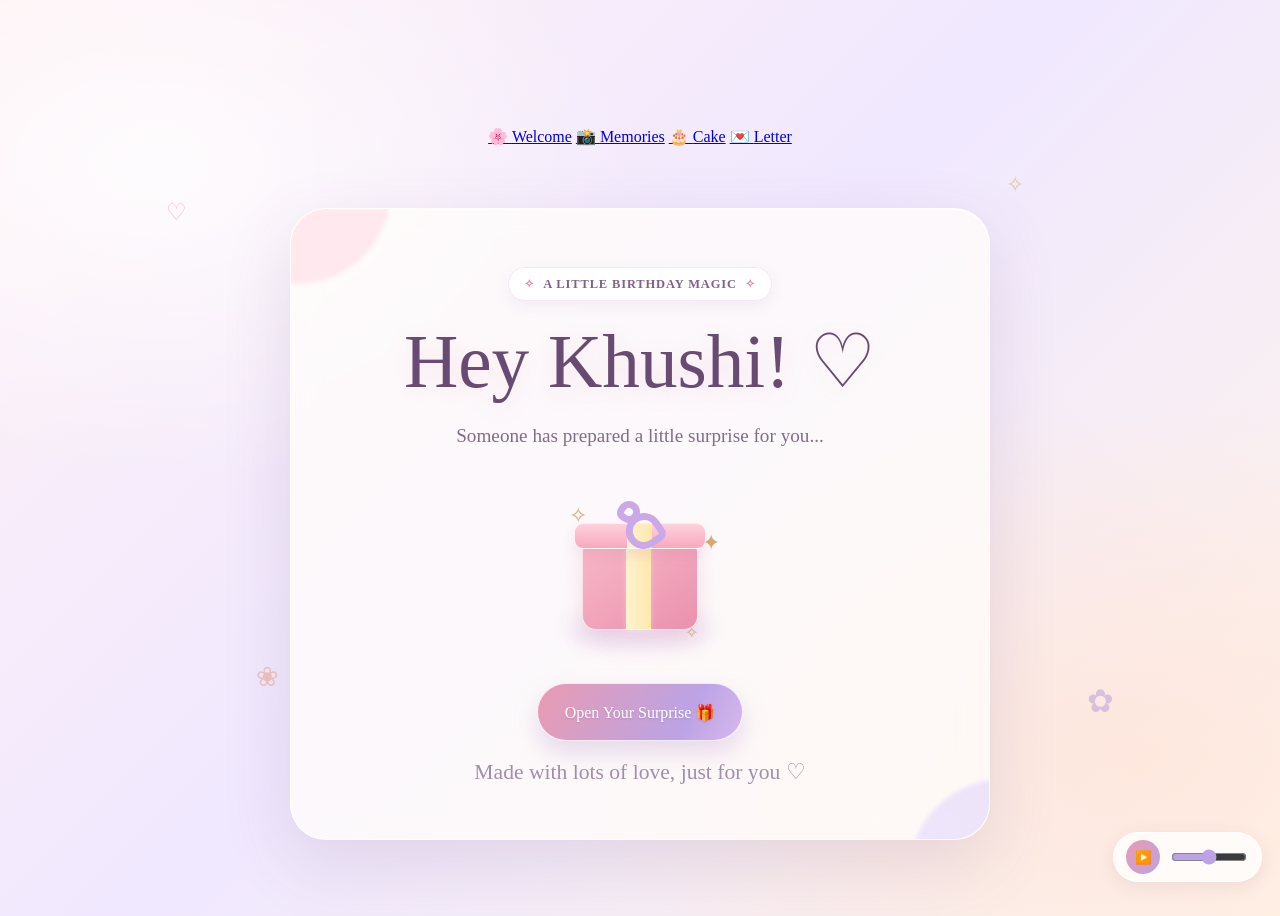
==== index.html @ 4fafde38 "Add files via upload" ====
<!DOCTYPE html>
<html lang="en">
<head>
  <meta charset="UTF-8">
  <meta name="viewport" content="width=device-width, initial-scale=1.0">
  <meta name="theme-color" content="#fff4f5">
  <title>Happy Birthday, Khushi! ♡</title>
  <link rel="stylesheet" href="css/pastel-theme.css">
  <style>
    :root {
      color-scheme: light;
    }

    * {
      box-sizing: border-box;
    }

    body {
      min-height: 100vh;
      min-height: 100svh;
      display: grid;
      place-items: center;
      overflow: hidden;
      padding: 88px 20px 36px;
      background:
        radial-gradient(ellipse at 12% 18%, rgba(255, 255, 255, 0.8), transparent 30%),
        radial-gradient(ellipse at 88% 82%, rgba(255, 229, 217, 0.78), transparent 34%),
        linear-gradient(135deg, #fff1f4 0%, #f0e8ff 48%, #fff4e9 100%);
    }

    .welcome-card {
      position: relative;
      z-index: 2;
      width: min(100%, 700px);
      padding: clamp(32px, 6vw, 58px) 24px clamp(36px, 6vw, 54px);
      overflow: hidden;
      text-align: center;
      background: rgba(255, 253, 250, 0.78);
      border: 1px solid rgba(255, 255, 255, 0.94);
      border-radius: 36px;
      box-shadow: 0 24px 70px rgba(104, 73, 117, 0.14), inset 0 1px 0 #fff;
      -webkit-backdrop-filter: blur(14px);
      backdrop-filter: blur(14px);
      animation: card-arrive 850ms cubic-bezier(0.2, 0.8, 0.2, 1) both;
    }

    .welcome-card::before,
    .welcome-card::after {
      position: absolute;
      z-index: -1;
      width: 190px;
      height: 190px;
      content: "";
      border-radius: 50%;
      filter: blur(2px);
      pointer-events: none;
    }

    .welcome-card::before {
      top: -115px;
      left: -90px;
      background: rgba(255, 214, 225, 0.5);
    }

    .welcome-card::after {
      right: -110px;
      bottom: -130px;
      background: rgba(222, 207, 255, 0.5);
    }

    .eyebrow {
      display: inline-flex;
      align-items: center;
      gap: 8px;
      margin: 0 0 17px;
      padding: 8px 15px;
      color: #806187;
      background: #fff;
      border: 1px solid #f5e8f4;
      border-radius: 999px;
      box-shadow: 0 5px 16px rgba(104, 73, 117, 0.07);
      font-size: 0.78rem;
      font-weight: 600;
      letter-spacing: 0.07em;
      text-transform: uppercase;
    }

    .eyebrow span {
      color: #e58ca5;
    }

    h1 {
      margin: 0;
      color: #674b72;
      font-family: var(--font-script);
      font-size: clamp(2.6rem, 8vw, 4.7rem);
      font-weight: 400;
      line-height: 1.18;
      text-shadow: 0 5px 22px rgba(229, 140, 165, 0.2);
      animation: title-arrive 900ms 180ms both;
    }

    .subtitle {
      max-width: 440px;
      margin: 13px auto 0;
      color: #806e86;
      font-size: clamp(1rem, 2.8vw, 1.2rem);
      line-height: 1.7;
      animation: fade-up 750ms 350ms both;
    }

    .gift-scene {
      position: relative;
      display: grid;
      width: 190px;
      height: 190px;
      margin: 20px auto 21px;
      place-items: center;
      animation: gift-bob 3.2s ease-in-out infinite;
    }

    .gift-glow {
      position: absolute;
      bottom: 17px;
      width: 150px;
      height: 30px;
      background: rgba(202, 174, 231, 0.26);
      border-radius: 50%;
      filter: blur(10px);
    }

    .gift-box {
      position: absolute;
      bottom: 32px;
      width: 116px;
      height: 88px;
      background: linear-gradient(145deg, #f8b8c9, #ea91ad);
      border: 1px solid rgba(255, 255, 255, 0.72);
      border-radius: 10px 10px 14px 14px;
      box-shadow: 0 13px 22px rgba(193, 111, 143, 0.2);
    }

    .gift-box::before {
      position: absolute;
      top: 0;
      left: 43px;
      width: 25px;
      height: 100%;
      content: "";
      background: linear-gradient(90deg, #fff2cf, #ffe8ad);
      box-shadow: 0 2px 6px rgba(255, 255, 255, 0.3);
    }

    .gift-lid {
      position: absolute;
      z-index: 2;
      top: 51px;
      width: 132px;
      height: 26px;
      background: linear-gradient(180deg, #ffd1dc, #f6a9bd);
      border: 1px solid rgba(255, 255, 255, 0.8);
      border-radius: 9px;
      box-shadow: 0 7px 12px rgba(193, 111, 143, 0.15);
      animation: lid-wiggle 3.2s ease-in-out infinite;
    }

    .gift-lid::before {
      position: absolute;
      top: 0;
      left: 52px;
      width: 25px;
      height: 100%;
      content: "";
      background: linear-gradient(90deg, #fff2cf, #ffe8ad);
    }

    .bow {
      position: absolute;
      z-index: 3;
      top: 29px;
      left: 50%;
      width: 22px;
      height: 22px;
      border: 7px solid #cba9e8;
      border-radius: 50% 50% 50% 8px;
      transform: translateX(-100%) rotate(35deg);
    }

    .bow::after {
      position: absolute;
      top: -7px;
      left: 9px;
      width: 22px;
      height: 22px;
      content: "";
      border: 7px solid #cba9e8;
      border-radius: 50% 50% 8px 50%;
      transform: rotate(-70deg);
    }

    .gift-sparkle {
      position: absolute;
      color: #d7ad72;
      font-size: 1.4rem;
      animation: twinkle 2s ease-in-out infinite;
    }

    .sparkle-one { top: 30px; left: 24px; }
    .sparkle-two { top: 57px; right: 15px; animation-delay: 600ms; }
    .sparkle-three { right: 37px; bottom: 20px; font-size: 1rem; animation-delay: 1s; }

    .open-button {
      position: relative;
      display: inline-flex;
      min-height: 58px;
      align-items: center;
      justify-content: center;
      gap: 10px;
      padding: 14px 27px;
      overflow: hidden;
      color: #fff;
      background: linear-gradient(115deg, #e99bb1, #bba3e5 72%, #d7b8ed);
      border: 1px solid rgba(255, 255, 255, 0.78);
      border-radius: 999px;
      box-shadow: 0 12px 25px rgba(174, 132, 196, 0.28);
      font: 600 1rem var(--font-sans);
      text-decoration: none;
      text-shadow: 0 1px 2px rgba(94, 63, 109, 0.22);
      transition: transform 220ms ease, box-shadow 220ms ease, filter 220ms ease;
      animation: fade-up 750ms 500ms both;
    }

    .open-button::after {
      position: absolute;
      top: -30%;
      left: -70%;
      width: 45%;
      height: 160%;
      content: "";
      background: rgba(255, 255, 255, 0.28);
      transform: rotate(25deg);
      transition: left 450ms ease;
    }

    .open-button:hover {
      filter: saturate(1.08);
      box-shadow: 0 16px 30px rgba(174, 132, 196, 0.38);
      transform: translateY(-3px) scale(1.025);
    }

    .open-button:hover::after {
      left: 125%;
    }

    .open-button:focus-visible {
      outline: 3px solid #9a7ab4;
      outline-offset: 4px;
    }

    .personal-note {
      margin: 18px 0 0;
      color: #a28ea8;
      font-family: var(--font-handwriting);
      font-size: 1.35rem;
      animation: fade-up 750ms 650ms both;
    }

    .page-decor {
      position: fixed;
      z-index: 1;
      color: #e89ab0;
      opacity: 0.64;
      pointer-events: none;
      user-select: none;
      animation: decor-drift 7s ease-in-out infinite;
    }

    .decor-heart { top: 22%; left: 13%; font-size: 1.45rem; }
    .decor-flower { right: 13%; bottom: 20%; color: #c3a9df; font-size: 2rem; animation-delay: 1.2s; }
    .decor-sparkle { top: 19%; right: 20%; color: #dbb878; font-size: 1.4rem; animation-delay: 2s; }
    .decor-petal { bottom: 23%; left: 20%; color: #edae9b; font-size: 1.7rem; animation-delay: 800ms; }

    .audio-controls {
      position: fixed;
      right: 18px;
      bottom: 18px;
      z-index: 1001;
      display: flex;
      align-items: center;
      gap: 9px;
      padding: 7px 12px;
      background: rgba(255, 255, 255, 0.78);
      border: 1px solid rgba(255, 255, 255, 0.9);
      border-radius: 999px;
      box-shadow: 0 5px 18px rgba(104, 73, 117, 0.1);
      -webkit-backdrop-filter: blur(10px);
      backdrop-filter: blur(10px);
    }

    .audio-controls button {
      display: grid;
      width: 34px;
      height: 34px;
      padding: 0;
      place-items: center;
      color: #fff;
      background: linear-gradient(135deg, #e99bb1, #bba3e5);
      border: 0;
      border-radius: 50%;
      cursor: pointer;
    }

    .audio-controls button:focus-visible,
    .audio-controls input:focus-visible {
      outline: 2px solid #9a7ab4;
      outline-offset: 3px;
    }

    .audio-controls input {
      width: 76px;
      accent-color: #bba3e5;
    }

    @keyframes card-arrive {
      from { opacity: 0; transform: translateY(18px) scale(0.98); }
      to { opacity: 1; transform: translateY(0) scale(1); }
    }

    @keyframes title-arrive {
      from { opacity: 0; transform: translateY(12px); }
      to { opacity: 1; transform: translateY(0); }
    }

    @keyframes fade-up {
      from { opacity: 0; transform: translateY(10px); }
      to { opacity: 1; transform: translateY(0); }
    }

    @keyframes gift-bob {
      0%, 100% { transform: translateY(0) rotate(-1deg); }
      50% { transform: translateY(-7px) rotate(1deg); }
    }

    @keyframes lid-wiggle {
      0%, 12%, 20%, 100% { transform: translateY(0) rotate(0); }
      16% { transform: translateY(-5px) rotate(-3deg); }
    }

    @keyframes twinkle {
      0%, 100% { opacity: 0.48; transform: scale(0.8) rotate(0); }
      50% { opacity: 1; transform: scale(1.15) rotate(18deg); }
    }

    @keyframes decor-drift {
      0%, 100% { transform: translateY(0) rotate(-7deg); }
      50% { transform: translateY(-10px) rotate(8deg); }
    }

    @media (max-width: 600px) {
      body {
        padding: 35px 16px 90px;
      }

      .welcome-card {
        padding: 34px 20px 35px;
        border-radius: 28px;
      }

      .gift-scene {
        margin-top: 15px;
        margin-bottom: 15px;
        transform: scale(0.92);
      }

      .open-button {
        width: min(100%, 330px);
        padding-inline: 16px;
        font-size: 0.95rem;
      }

      .page-decor {
        opacity: 0.42;
      }

      .decor-heart { top: 17%; left: 5%; }
      .decor-flower { right: 4%; bottom: 18%; }
      .decor-sparkle { top: 14%; right: 9%; }
      .decor-petal { bottom: 15%; left: 6%; }
    }

    @media (prefers-reduced-motion: reduce) {
      *, *::before, *::after {
        scroll-behavior: auto !important;
        animation-duration: 0.01ms !important;
        animation-iteration-count: 1 !important;
        transition-duration: 0.01ms !important;
      }
    }
  </style>
</head>
<body>
  <nav class="khushi-nav-bar" aria-label="Birthday surprise pages">
    <a href="index.html" class="active" aria-current="page">🌸 <span class="nav-text">Welcome</span></a>
    <a href="memorylane.html">📸 <span class="nav-text">Memories</span></a>
    <a href="cake.html">🎂 <span class="nav-text">Cake</span></a>
    <a href="letter.html">💌 <span class="nav-text">Letter</span></a>
  </nav>

  <span class="page-decor decor-heart" aria-hidden="true">♡</span>
  <span class="page-decor decor-flower" aria-hidden="true">✿</span>
  <span class="page-decor decor-sparkle" aria-hidden="true">✧</span>
  <span class="page-decor decor-petal" aria-hidden="true">❀</span>

  <main class="welcome-card">
    <p class="eyebrow"><span aria-hidden="true">✧</span> A little birthday magic <span aria-hidden="true">✧</span></p>
    <h1>Hey Khushi! ♡</h1>
    <p class="subtitle">Someone has prepared a little surprise for you...</p>

    <div class="gift-scene" role="img" aria-label="A softly glowing pink gift box with a lavender ribbon">
      <span class="gift-sparkle sparkle-one" aria-hidden="true">✧</span>
      <span class="gift-sparkle sparkle-two" aria-hidden="true">✦</span>
      <span class="gift-sparkle sparkle-three" aria-hidden="true">✧</span>
      <span class="gift-glow" aria-hidden="true"></span>
      <span class="gift-box" aria-hidden="true"></span>
      <span class="gift-lid" aria-hidden="true"></span>
      <span class="bow" aria-hidden="true"></span>
    </div>

    <a class="open-button" href="memorylane.html">Open Your Surprise 🎁</a>
    <p class="personal-note">Made with lots of love, just for you ♡</p>
  </main>

  <div class="audio-controls" aria-label="Background music controls">
    <button id="play-pause" type="button" aria-label="Play or pause birthday music">▶️</button>
    <input type="range" id="volume" min="0" max="1" step="0.1" value="0.5" aria-label="Music volume">
  </div>

  <audio id="birthday-song" loop>
    <source src="https://www.soundhelix.com/examples/mp3/SoundHelix-Song-1.mp3" type="audio/mp3">
    Your browser does not support the audio element.
  </audio>

  <script src="js/pastel-particles.js"></script>
  <script>
    const audio = document.getElementById('birthday-song');
    const volumeControl = document.getElementById('volume');

    audio.volume = Number(volumeControl.value);
    volumeControl.addEventListener('input', () => {
      audio.volume = Number(volumeControl.value);
    });
  </script>
</body>
</html>
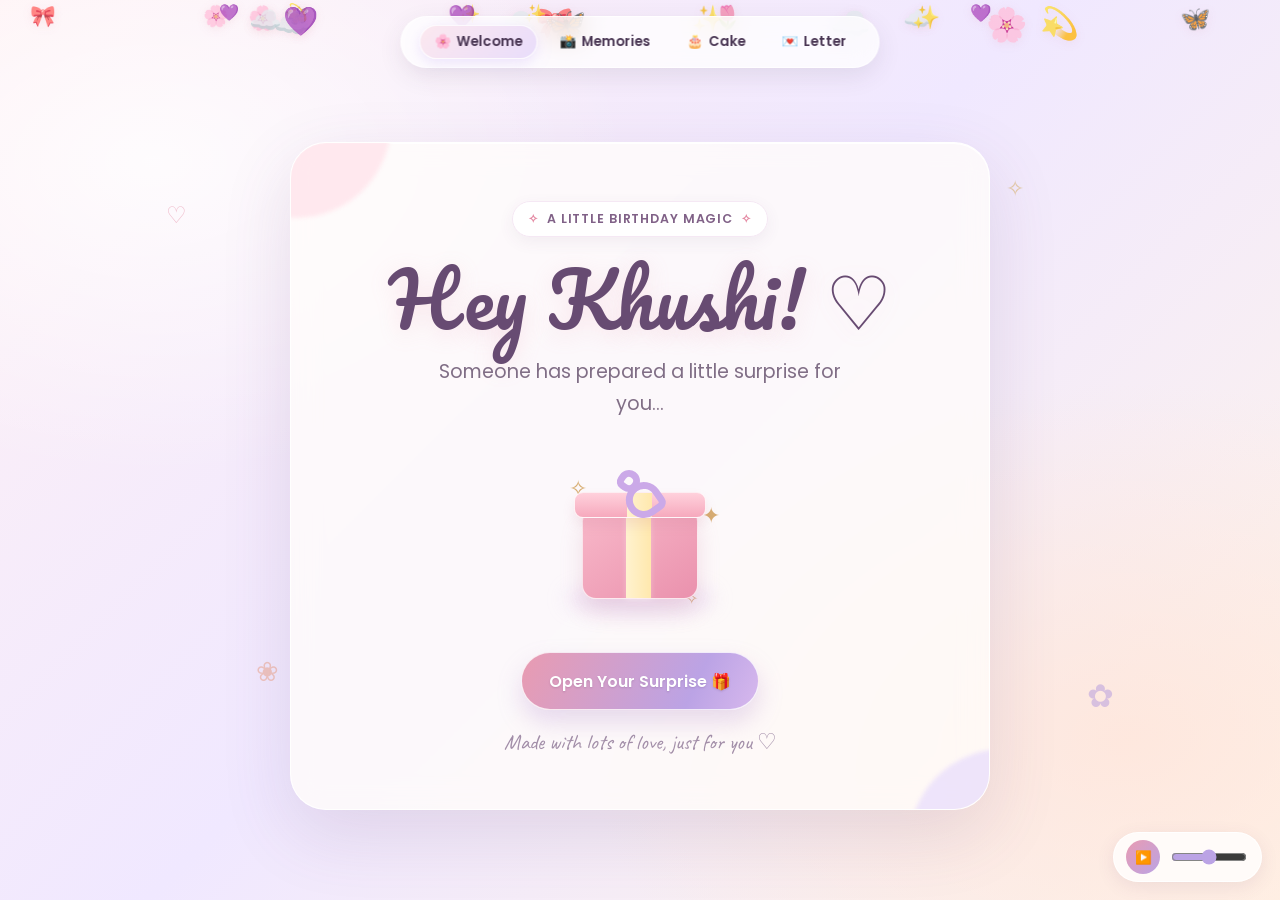
==== commit 6bfd8f67: "Change audio source for birthday song Updated audio source for birthday song in the HTML file." ====
--- a/index.html
+++ b/index.html
@@ -436,7 +436,7 @@
   </div>
 
   <audio id="birthday-song" loop>
-    <source src="https://www.soundhelix.com/examples/mp3/SoundHelix-Song-1.mp3" type="audio/mp3">
+    <source src="Happy_birthday_english.mp3" type="audio/mp3">
     Your browser does not support the audio element.
   </audio>
 
--- a/css/pastel-theme.css
+++ b/css/pastel-theme.css
@@ -0,0 +1,290 @@
+/* ==========================================================================
+   A LITTLE WORLD FOR KHUSHI 💜
+   Pastel Aesthetic Theme: Pink, Lavender, Baby Blue, Cream & Peach
+   ========================================================================== */
+
+@import url('https://fonts.googleapis.com/css2?family=Caveat:wght@600;700&family=Pacifico&family=Playfair+Display:ital,wght@0,600;0,700;1,400&family=Poppins:wght@300;400;500;600;700&display=swap');
+
+:root {
+  --pastel-pink: #FCE8EF;
+  --pastel-pink-dark: #F5BCCB;
+  --pastel-pink-soft: #FFF0F5;
+  --pastel-lavender: #E9DDFB;
+  --pastel-lavender-dark: #CBB4F7;
+  --pastel-lavender-soft: #F4EEFD;
+  --pastel-baby-blue: #E2F0FD;
+  --pastel-baby-blue-dark: #BEDEFB;
+  --pastel-cream: #FFFDF8;
+  --pastel-cream-card: #FCF9F2;
+  --pastel-peach: #FFE5D9;
+  --pastel-peach-dark: #FDC7B4;
+  --pastel-rose: #E8A6B8;
+  --deep-plum: #493653;
+  --plum-light: #70557E;
+  --plum-muted: #957F9F;
+  --white: #FFFFFF;
+  --glass-bg: rgba(255, 255, 255, 0.65);
+  --glass-border: rgba(255, 255, 255, 0.75);
+  --shadow-soft: 0 10px 30px rgba(73, 54, 83, 0.08);
+  --shadow-glow: 0 0 25px rgba(232, 166, 184, 0.35);
+  --shadow-lavender: 0 8px 25px rgba(203, 180, 247, 0.35);
+  --radius-sm: 12px;
+  --radius-md: 20px;
+  --radius-lg: 32px;
+  --radius-full: 9999px;
+  
+  --font-script: 'Pacifico', cursive;
+  --font-serif: 'Playfair Display', Georgia, serif;
+  --font-handwriting: 'Caveat', cursive;
+  --font-sans: 'Poppins', -apple-system, BlinkMacSystemFont, 'Segoe UI', Roboto, sans-serif;
+  
+  --transition-smooth: all 0.35s cubic-bezier(0.25, 1, 0.5, 1);
+  --transition-bounce: all 0.45s cubic-bezier(0.34, 1.56, 0.64, 1);
+}
+
+/* Base Body Pastel Gradient */
+body {
+  font-family: var(--font-sans);
+  color: var(--deep-plum);
+  background: linear-gradient(135deg, #FCE8EF 0%, #E9DDFB 35%, #E2F0FD 70%, #FFE5D9 100%);
+  background-attachment: fixed;
+  min-height: 100vh;
+  margin: 0;
+  padding: 0;
+  overflow-x: hidden;
+  -webkit-font-smoothing: antialiased;
+}
+
+/* ==========================================================================
+   SHARED FLOATING NAVIGATION BAR FOR ALL PAGES
+   ========================================================================== */
+.khushi-nav-bar {
+  position: fixed;
+  top: 16px;
+  left: 50%;
+  transform: translateX(-50%);
+  background: rgba(255, 255, 255, 0.75);
+  backdrop-filter: blur(14px);
+  -webkit-backdrop-filter: blur(14px);
+  border: 1px solid var(--glass-border);
+  padding: 8px 18px;
+  border-radius: var(--radius-full);
+  display: flex;
+  align-items: center;
+  gap: 8px;
+  z-index: 1000;
+  box-shadow: 0 8px 25px rgba(73, 54, 83, 0.1);
+  max-width: 95vw;
+}
+
+.khushi-nav-bar a {
+  text-decoration: none;
+  font-size: 0.85rem;
+  font-weight: 600;
+  color: var(--deep-plum);
+  padding: 6px 14px;
+  border-radius: var(--radius-full);
+  transition: var(--transition-smooth);
+  display: inline-flex;
+  align-items: center;
+  gap: 5px;
+  white-space: nowrap;
+}
+
+.khushi-nav-bar a:hover {
+  background: rgba(255, 255, 255, 0.95);
+  color: var(--pastel-rose);
+  transform: translateY(-2px);
+  box-shadow: 0 4px 12px rgba(232, 166, 184, 0.25);
+}
+
+.khushi-nav-bar a.active {
+  background: linear-gradient(135deg, var(--pastel-pink) 0%, var(--pastel-lavender) 100%);
+  color: var(--deep-plum);
+  box-shadow: 0 4px 14px rgba(203, 180, 247, 0.35);
+  border: 1px solid rgba(255, 255, 255, 0.8);
+}
+
+.khushi-badge {
+  display: inline-block;
+  padding: 4px 14px;
+  background: rgba(255, 255, 255, 0.8);
+  backdrop-filter: blur(8px);
+  border: 1px solid var(--glass-border);
+  border-radius: var(--radius-full);
+  font-size: 0.8rem;
+  font-weight: 600;
+  letter-spacing: 0.5px;
+  color: var(--plum-light);
+  box-shadow: 0 3px 10px rgba(73, 54, 83, 0.05);
+}
+
+/* Cute Floating Elements Layer */
+.ambient-decorations {
+  position: fixed;
+  top: 0;
+  left: 0;
+  width: 100vw;
+  height: 100vh;
+  pointer-events: none;
+  z-index: 1;
+  overflow: hidden;
+}
+
+.ambient-item {
+  position: absolute;
+  user-select: none;
+  opacity: 0.75;
+  filter: drop-shadow(0 2px 5px rgba(232, 166, 184, 0.25));
+  animation: floatAmbient 12s infinite ease-in-out;
+}
+
+@keyframes floatAmbient {
+  0% {
+    transform: translateY(105vh) translateX(0) rotate(0deg);
+    opacity: 0;
+  }
+  15% {
+    opacity: 0.85;
+  }
+  85% {
+    opacity: 0.85;
+  }
+  100% {
+    transform: translateY(-10vh) translateX(40px) rotate(360deg);
+    opacity: 0;
+  }
+}
+
+/* Beautiful Pastel Button Style */
+.btn-pastel-primary {
+  display: inline-flex;
+  align-items: center;
+  justify-content: center;
+  gap: 8px;
+  padding: 14px 34px;
+  background: linear-gradient(135deg, #F5BCCB 0%, #D5C0F6 50%, #C2E2FC 100%);
+  color: #FFFFFF;
+  font-family: var(--font-sans);
+  font-size: 1.05rem;
+  font-weight: 600;
+  border: none;
+  border-radius: var(--radius-full);
+  cursor: pointer;
+  box-shadow: 0 8px 24px rgba(203, 180, 247, 0.45);
+  transition: var(--transition-bounce);
+  text-decoration: none;
+  text-shadow: 0 1px 2px rgba(73, 54, 83, 0.2);
+}
+
+.btn-pastel-primary:hover {
+  transform: translateY(-3px) scale(1.03);
+  box-shadow: 0 12px 30px rgba(203, 180, 247, 0.6);
+  background: linear-gradient(135deg, #f0adc0 0%, #caaef4 50%, #b2d7fa 100%);
+}
+
+.btn-pastel-secondary {
+  display: inline-flex;
+  align-items: center;
+  justify-content: center;
+  gap: 8px;
+  padding: 12px 28px;
+  background: rgba(255, 255, 255, 0.85);
+  backdrop-filter: blur(8px);
+  color: var(--deep-plum);
+  font-family: var(--font-sans);
+  font-size: 0.95rem;
+  font-weight: 600;
+  border: 1px solid var(--glass-border);
+  border-radius: var(--radius-full);
+  cursor: pointer;
+  box-shadow: var(--shadow-soft);
+  transition: var(--transition-smooth);
+  text-decoration: none;
+}
+
+.btn-pastel-secondary:hover {
+  background: #FFFFFF;
+  color: var(--pastel-rose);
+  transform: translateY(-2px);
+  box-shadow: 0 6px 18px rgba(73, 54, 83, 0.12);
+}
+
+/* Shared Audio Controls Pill */
+.khushi-audio-widget {
+  position: fixed;
+  bottom: 20px;
+  right: 20px;
+  background: rgba(255, 255, 255, 0.85);
+  backdrop-filter: blur(12px);
+  -webkit-backdrop-filter: blur(12px);
+  border: 1px solid var(--glass-border);
+  padding: 8px 16px;
+  border-radius: var(--radius-full);
+  display: flex;
+  align-items: center;
+  gap: 10px;
+  box-shadow: 0 8px 25px rgba(73, 54, 83, 0.12);
+  z-index: 1000;
+  transition: var(--transition-smooth);
+}
+
+.khushi-audio-widget:hover {
+  transform: translateY(-2px);
+  box-shadow: var(--shadow-glow);
+}
+
+.khushi-audio-btn {
+  background: linear-gradient(135deg, var(--pastel-pink-dark), var(--pastel-lavender-dark));
+  border: none;
+  width: 34px;
+  height: 34px;
+  border-radius: 50%;
+  color: #FFFFFF;
+  display: flex;
+  align-items: center;
+  justify-content: center;
+  font-size: 0.95rem;
+  cursor: pointer;
+  box-shadow: 0 3px 8px rgba(73, 54, 83, 0.15);
+  transition: var(--transition-smooth);
+}
+
+.khushi-audio-btn:hover {
+  transform: scale(1.1);
+}
+
+.khushi-audio-label {
+  font-size: 0.78rem;
+  font-weight: 600;
+  color: var(--deep-plum);
+}
+
+/* Responsive Navigation Bar for Mobile */
+@media (max-width: 768px) {
+  .khushi-nav-bar {
+    top: auto;
+    bottom: 14px;
+    padding: 6px 10px;
+    gap: 4px;
+  }
+  
+  .khushi-nav-bar a {
+    font-size: 0.75rem;
+    padding: 6px 10px;
+  }
+  
+  .khushi-nav-bar a span.nav-text {
+    display: none;
+  }
+  
+  .khushi-audio-widget {
+    bottom: 65px;
+    right: 14px;
+    padding: 6px 10px;
+  }
+  
+  .khushi-audio-label {
+    display: none;
+  }
+}
